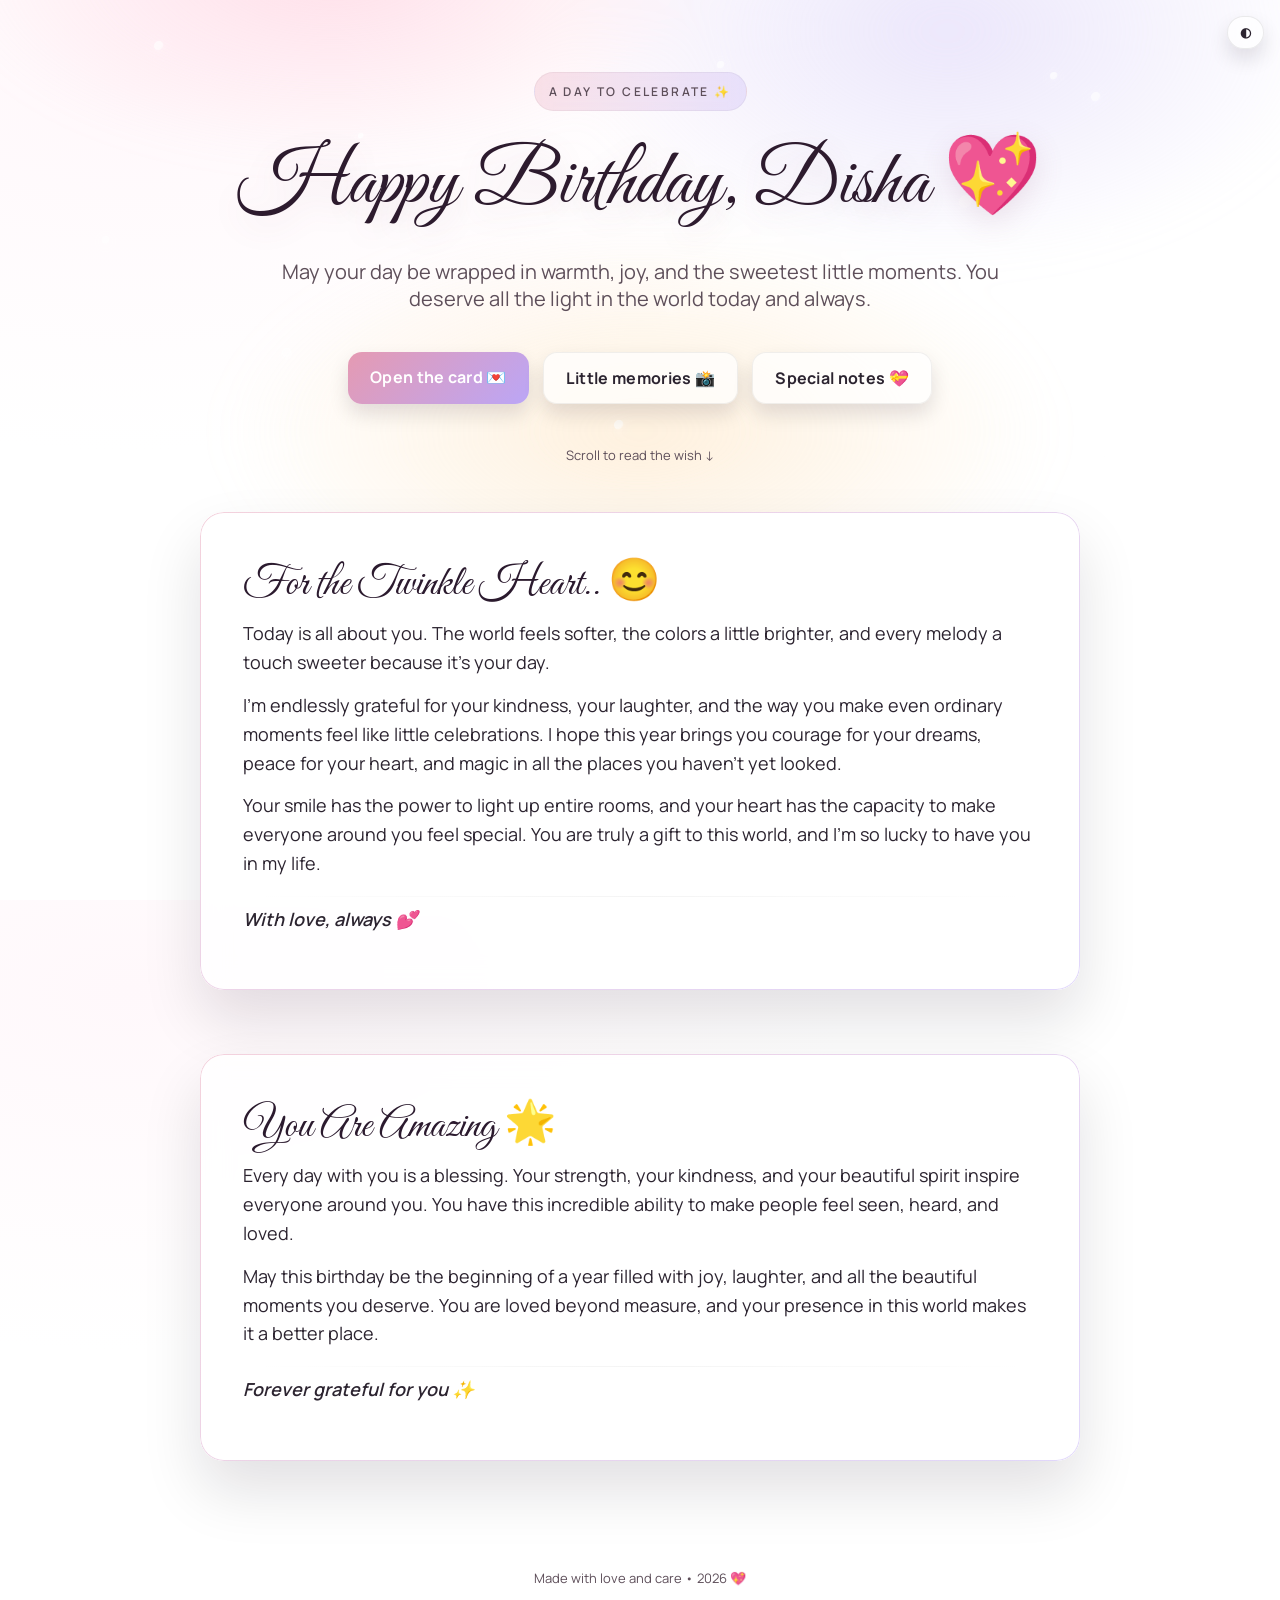
==== index.html @ 7c6a6729 "Add files via upload" ====
<!DOCTYPE html>
<html lang="en">
<head>
    <meta charset="UTF-8" />
    <meta name="viewport" content="width=device-width, initial-scale=1" />
    <meta name="theme-color" content="#f9e3ea" />
    <meta name="description" content="An elegant birthday card for someone truly special." />
    <meta name="keywords" content="birthday, card, celebration, love, memories" />
    <meta name="author" content="Made with love" />
    <link rel="icon" type="image/svg+xml" href="data:image/svg+xml,<svg xmlns='http://www.w3.org/2000/svg' viewBox='0 0 100 100'><text y='.9em' font-size='90'>💖</text></svg>" />
    <title>Happy Birthday — Disha</title>

    <link rel="preconnect" href="https://fonts.googleapis.com" />
    <link rel="preconnect" href="https://fonts.gstatic.com" crossorigin />
    <link href="https://fonts.googleapis.com/css2?family=Great+Vibes&family=Manrope:wght@300;400;600;800&display=swap" rel="stylesheet" />
    <link rel="stylesheet" href="assets/styles.css" />
</head>

<body>
    <div class="page-wrap">
      <header class="hero" id="top">
        <button class="theme-toggle" id="toggleTheme" aria-label="Toggle theme">◐</button>
        <div class="halo" aria-hidden="true"></div>

        <div class="sparkles" aria-hidden="true">
          <span style="top: 8%; left: 12%"></span>
          <span style="top: 18%; right: 14%"></span>
          <span style="top: 26%; left: 28%"></span>
          <span style="top: 38%; right: 24%"></span>
          <span style="top: 46%; left: 8%"></span>
          <span style="top: 56%; right: 6%"></span>
          <span style="top: 68%; left: 22%"></span>
          <span style="top: 72%; right: 18%"></span>
          <span style="top: 84%; left: 12%"></span>
          <span style="top: 12%; left: 56%"></span>
          <span style="top: 34%; left: 66%"></span>
          <span style="top: 58%; left: 52%"></span>
          <span style="top: 72%; left: 68%"></span>
          <span style="top: 82%; left: 48%"></span>
          <span style="top: 14%; left: 82%"></span>
          <span style="top: 44%; left: 86%"></span>
          <span style="top: 64%; left: 78%"></span>
          <span style="top: 88%; left: 86%"></span>
        </div>

        <div class="hero-inner">
          <div class="eyebrow">A day to celebrate ✨</div>
          <h1 class="title">Happy Birthday, <span class="name">Disha</span> 💖</h1>
          <p class="subtitle">May your day be wrapped in warmth, joy, and the sweetest little moments. You deserve all the light in the world today and always.</p>
          <div class="cta">
            <a class="btn btn-primary" href="#wishes" data-scroll>Open the card 💌</a>
            <a class="btn btn-secondary" href="pages/memories.html">Little memories 📸</a>
            <a class="btn btn-secondary" href="pages/notes.html">Special notes 💝</a>
          </div>
          <div class="scroll-hint">Scroll to read the wish ↓</div>
        </div>
      </header>

      <main>
        <section id="wishes" class="card" aria-label="Birthday wishes">
          <h2>For the Twinkle Heart.. 😊</h2>
          <p>
            Today is all about you. The world feels softer, the colors a little
            brighter, and every melody a touch sweeter because it's your day.
          </p>
          <p>
            I'm endlessly grateful for your kindness, your laughter, and the way
            you make even ordinary moments feel like little celebrations. I hope
            this year brings you courage for your dreams, peace for your heart,
            and magic in all the places you haven't yet looked.
          </p>
          <p>
            Your smile has the power to light up entire rooms, and your heart
            has the capacity to make everyone around you feel special. You are
            truly a gift to this world, and I'm so lucky to have you in my life.
          </p>
          <div class="divider" aria-hidden="true"></div>
          <p class="signature">With love, always 💕</p>
        </section>

        <section class="card" aria-label="Special message">
          <h2>You Are Amazing 🌟</h2>
          <p>
            Every day with you is a blessing. Your strength, your kindness, and
            your beautiful spirit inspire everyone around you. You have this
            incredible ability to make people feel seen, heard, and loved.
          </p>
          <p>
            May this birthday be the beginning of a year filled with joy,
            laughter, and all the beautiful moments you deserve. You are loved
            beyond measure, and your presence in this world makes it a better place.
          </p>
          <div class="divider" aria-hidden="true"></div>
          <p class="signature">Forever grateful for you ✨</p>
        </section>
      </main>

      <footer>
        Made with love and care • <span id="year"></span> 💖
      </footer>
    </div>

    <script>
      // Theme persistence + system preference
      (function() {
        const root = document.documentElement;
        const stored = localStorage.getItem('theme');
        const systemDark = window.matchMedia && window.matchMedia('(prefers-color-scheme: dark)').matches;
        const initial = stored || (systemDark ? 'dark' : 'light');
        if (initial === 'dark') root.setAttribute('data-theme', 'dark');
        const btn = document.getElementById('toggleTheme');
        if (btn) btn.addEventListener('click', () => {
          const isDark = root.getAttribute('data-theme') === 'dark';
          if (isDark) {
            root.removeAttribute('data-theme');
            localStorage.setItem('theme', 'light');
          } else {
            root.setAttribute('data-theme', 'dark');
            localStorage.setItem('theme', 'dark');
          }
        });
      })();

      const scrollLinks = document.querySelectorAll('[data-scroll]');
      for (const link of scrollLinks) {
        link.addEventListener('click', (event) => {
          const targetId = link.getAttribute('href');
          if (!targetId || !targetId.startsWith('#')) return;
          event.preventDefault();
          const target = document.querySelector(targetId);
          if (target) {
            target.scrollIntoView({ behavior: 'smooth', block: 'start' });
          }
        });
      }
      document.getElementById('year').textContent = new Date().getFullYear();

      // Add interactive hover effects
      document.querySelectorAll('.btn').forEach(btn => {
        btn.addEventListener('mouseenter', function() {
          this.style.transform = 'translateY(-5px) scale(1.05)';
        });
        
        btn.addEventListener('mouseleave', function() {
          this.style.transform = 'translateY(0) scale(1)';
        });
      });

      // Add confetti effect on page load
      function createConfetti() {
        const confetti = document.createElement('div');
        confetti.style.position = 'fixed';
        confetti.style.top = '-10px';
        confetti.style.left = Math.random() * window.innerWidth + 'px';
        confetti.style.width = '10px';
        confetti.style.height = '10px';
        confetti.style.backgroundColor = ['#f5afc2', '#c7b8ea', '#ffd3a3', '#a9e7da'][Math.floor(Math.random() * 4)];
        confetti.style.borderRadius = '50%';
        confetti.style.pointerEvents = 'none';
        confetti.style.zIndex = '1000';
        confetti.style.animation = 'confetti-fall 3s linear forwards';
        
        document.body.appendChild(confetti);
        
        setTimeout(() => {
          confetti.remove();
        }, 3000);
      }

      // Add confetti animation
      const style = document.createElement('style');
      style.textContent = `
        @keyframes confetti-fall {
          0% { transform: translateY(-10px) rotate(0deg); opacity: 1; }
          100% { transform: translateY(100vh) rotate(360deg); opacity: 0; }
        }
      `;
      document.head.appendChild(style);

      // Create confetti on page load
      setTimeout(() => {
        for (let i = 0; i < 50; i++) {
          setTimeout(() => createConfetti(), i * 100);
        }
      }, 1000);
    </script>
</body>
</html>
---- assets/styles.css ----
/* Global theme variables */
:root {
  --text: #2c2430;
  --muted: #5e4f5a;
  --white: #ffffff;
  --shadow: rgba(18, 8, 24, 0.12);
  --glass: rgba(255, 255, 255, 0.5);
  --glass-strong: rgba(255, 255, 255, 0.75);
  --accent-1: #f5afc2; /* blush */
  --accent-2: #c7b8ea; /* lilac */
  --btn-from: #e59ab2;
  --btn-to: #bba6f6;
  --card-bg: rgba(255, 255, 255, 0.8);
  --card-border: rgba(255, 255, 255, 0.3);
  --header-bg: rgba(255, 255, 255, 0.8);
  --header-border: rgba(0, 0, 0, 0.06);
}

/* Dark theme variables */
[data-theme="dark"] {
  --text: #f8f4ff;
  --muted: #e0d6f0;
  --glass: rgba(255, 255, 255, 0.14);
  --glass-strong: rgba(255, 255, 255, 0.20);
  --card-bg: rgba(30, 24, 36, 0.85);
  --card-border: rgba(255, 255, 255, 0.15);
  --header-bg: rgba(30, 24, 36, 0.9);
  --header-border: rgba(255, 255, 255, 0.12);
}

* { box-sizing: border-box; }
html, body { height: 100%; }
body {
  margin: 0;
  color: var(--text);
  font-family: Manrope, system-ui, -apple-system, Segoe UI, Roboto, Ubuntu, Cantarell, Noto Sans, Helvetica Neue, Arial, "Apple Color Emoji", "Segoe UI Emoji";
  -webkit-font-smoothing: antialiased;
  -moz-osx-font-smoothing: grayscale;
  background: radial-gradient(1200px 600px at 10% 10%, #fff8fb 0%, #fff 60%),
              radial-gradient(1000px 600px at 90% 0%, #fff5ec 0%, #fff 70%),
              radial-gradient(900px 700px at 0% 100%, #f8f2ff 0%, #fff 65%);
  transition: background 0.5s ease;
}

[data-theme="dark"] body {
  background:
    radial-gradient(1200px 600px at 10% 10%, #2a2233 0%, #1e1824 60%),
    radial-gradient(1000px 600px at 90% 0%, #241d2c 0%, #1e1824 70%),
    radial-gradient(900px 700px at 0% 100%, #2d2537 0%, #1e1824 65%);
}

a { text-decoration: none; color: var(--text); }

/* Home page styles */
.page-wrap {
  min-height: 100dvh;
  display: grid;
  grid-template-rows: 1fr auto;
}

header.hero {
  position: relative;
  display: grid;
  place-items: center;
  padding: 72px 20px 48px;
  overflow: hidden;
}

.halo {
  position: absolute;
  inset: -20% -10% -10% -10%;
  background:
    radial-gradient(600px 300px at 30% 10%, rgba(245, 175, 194, 0.35), transparent 65%),
    radial-gradient(600px 360px at 70% 20%, rgba(198, 184, 235, 0.35), transparent 65%),
    radial-gradient(700px 340px at 50% 80%, rgba(246, 210, 162, 0.33), transparent 60%);
  filter: blur(20px) saturate(120%);
  z-index: 0;
  animation: halo-float 8s ease-in-out infinite;
}

@keyframes halo-float {
  0%, 100% { transform: translateY(0px) scale(1); }
  50% { transform: translateY(-10px) scale(1.02); }
}

.hero-inner {
  position: relative;
  z-index: 1;
  max-width: 980px;
  width: 100%;
  display: grid;
  gap: 28px;
  justify-items: center;
  text-align: center;
}

.eyebrow {
  display: inline-block;
  letter-spacing: 0.2em;
  text-transform: uppercase;
  font-weight: 600;
  font-size: 12px;
  color: var(--muted);
  background: linear-gradient(90deg, rgba(229,154,178,0.25), rgba(187,166,246,0.25));
  padding: 10px 14px;
  border-radius: 999px;
  backdrop-filter: blur(8px);
  border: 1px solid rgba(0,0,0,0.04);
  animation: eyebrow-glow 3s ease-in-out infinite;
}

@keyframes eyebrow-glow {
  0%, 100% { box-shadow: 0 0 20px rgba(229,154,178,0.3); }
  50% { box-shadow: 0 0 30px rgba(187,166,246,0.4); }
}

h1.title {
  margin: 0;
  line-height: 1.05;
  font-size: clamp(42px, 6.2vw, 86px);
  font-weight: 400;
  font-family: "Great Vibes", cursive;
  color: #2d1b2e;
  text-shadow: 0 10px 30px rgba(140, 82, 115, 0.15);
  animation: title-float 6s ease-in-out infinite;
}

[data-theme="dark"] h1.title {
  color: #f8f4ff;
  text-shadow: 0 10px 30px rgba(245, 175, 194, 0.25);
}

@keyframes title-float {
  0%, 100% { transform: translateY(0px); }
  50% { transform: translateY(-5px); }
}

.subtitle {
  margin: 0;
  max-width: 720px;
  font-size: clamp(16px, 2.2vw, 20px);
  color: var(--muted);
  animation: subtitle-fade 2s ease-in-out;
}

@keyframes subtitle-fade {
  0% { opacity: 0; transform: translateY(20px); }
  100% { opacity: 1; transform: translateY(0); }
}

.cta {
  display: flex;
  flex-wrap: wrap;
  gap: 14px;
  justify-content: center;
  margin-top: 8px;
  animation: cta-slide 1.5s ease-out 0.5s both;
}

@keyframes cta-slide {
  0% { opacity: 0; transform: translateY(30px); }
  100% { opacity: 1; transform: translateY(0); }
}

.btn {
  --y: 0px;
  appearance: none;
  border: 0;
  cursor: pointer;
  padding: 14px 22px;
  border-radius: 14px;
  font-weight: 700;
  letter-spacing: 0.02em;
  transition: transform 200ms ease, box-shadow 200ms ease, background 200ms ease;
  transform: translateY(var(--y));
  box-shadow: 0 10px 20px var(--shadow);
  position: relative;
  overflow: hidden;
}

.btn::before {
  content: '';
  position: absolute;
  top: 0;
  left: -100%;
  width: 100%;
  height: 100%;
  background: linear-gradient(90deg, transparent, rgba(255,255,255,0.2), transparent);
  transition: left 0.5s;
}

.btn:hover::before {
  left: 100%;
}

.btn-primary {
  color: var(--white);
  background: linear-gradient(135deg, var(--btn-from), var(--btn-to));
}

.btn-secondary {
  color: var(--text);
  background: rgba(255,255,255,0.7);
  border: 1px solid rgba(0,0,0,0.06);
  backdrop-filter: blur(8px);
}

[data-theme="dark"] .btn-secondary {
  background: rgba(255,255,255,0.15);
  border: 1px solid rgba(255,255,255,0.2);
  color: var(--text);
}

.btn:where(:hover, :focus-visible) { 
  --y: -3px; 
  box-shadow: 0 15px 30px var(--shadow);
}

.sparkles { position: absolute; inset: 0; pointer-events: none; z-index: 0; }
.sparkles span {
  position: absolute;
  width: 10px;
  height: 10px;
  background: radial-gradient(circle at 30% 30%, #fff 0%, #fff 45%, rgba(255,255,255,0.7) 60%, transparent 70%);
  border-radius: 50%;
  opacity: 0.65;
  filter: drop-shadow(0 2px 6px rgba(255,255,255,0.6));
  animation: float 14s linear infinite, twinkle 3.2s ease-in-out infinite;
}
.sparkles span:nth-child(3n) { width: 6px; height: 6px; animation-duration: 12s, 2.6s; opacity: 0.8; }
.sparkles span:nth-child(4n) { width: 14px; height: 14px; animation-duration: 16s, 3.8s; opacity: 0.5; }
.sparkles span:nth-child(5n) { width: 8px; height: 8px; animation-duration: 18s, 3.1s; opacity: 0.7; }

@keyframes float {
  0% { transform: translateY(10px) rotate(0deg); }
  50% { transform: translateY(-6px) rotate(180deg); }
  100% { transform: translateY(10px) rotate(360deg); }
}
@keyframes twinkle {
  0%, 100% { opacity: 0.55; transform: scale(1); }
  40% { opacity: 0.95; transform: scale(1.05); }
  70% { opacity: 0.7; }
}

main {
  display: grid;
  gap: 64px;
  padding: 0 20px 72px;
  place-items: center;
}

.card {
  position: relative;
  max-width: 880px;
  width: 100%;
  padding: clamp(22px, 4vw, 42px);
  border-radius: 24px;
  background: var(--card-bg);
  border: 1px solid var(--card-border);
  box-shadow: 0 30px 60px var(--shadow);
  backdrop-filter: blur(14px) saturate(120%);
  transition: all 0.3s ease;
  animation: card-float 8s ease-in-out infinite;
}

@keyframes card-float {
  0%, 100% { transform: translateY(0px); }
  50% { transform: translateY(-5px); }
}

.card:hover {
  transform: translateY(-8px);
  box-shadow: 0 40px 80px var(--shadow);
}

.card::before {
  content: "";
  position: absolute;
  inset: -1px;
  border-radius: inherit;
  padding: 1px;
  background: linear-gradient(135deg, rgba(229,154,178,0.45), rgba(187,166,246,0.45));
  mask: linear-gradient(#000 0 0) content-box, linear-gradient(#000 0 0);
  -webkit-mask: linear-gradient(#000 0 0) content-box, linear-gradient(#000 0 0);
  -webkit-mask-composite: xor;
          mask-composite: exclude;
  pointer-events: none;
}

.card h2 {
  margin: 0 0 8px;
  font-family: "Great Vibes", cursive;
  font-weight: 400;
  font-size: clamp(28px, 4.2vw, 42px);
  color: #2b1a2e;
  animation: title-glow 4s ease-in-out infinite;
}

[data-theme="dark"] .card h2 {
  color: #f8f4ff;
}

@keyframes title-glow {
  0%, 100% { text-shadow: 0 0 20px rgba(245, 175, 194, 0.3); }
  50% { text-shadow: 0 0 30px rgba(199, 184, 234, 0.4); }
}

.card p {
  margin: 0 0 14px;
  font-size: clamp(16px, 2.2vw, 18px);
  color: var(--text);
  line-height: 1.6;
}

.signature {
  margin-top: 10px;
  color: var(--muted);
  font-weight: 600;
  font-style: italic;
}

.divider {
  height: 1px;
  width: 100%;
  background: linear-gradient(90deg, rgba(0,0,0,0), rgba(0,0,0,0.15), rgba(0,0,0,0));
  margin: 18px 0 8px;
  opacity: 0.3;
}

[data-theme="dark"] .divider {
  background: linear-gradient(90deg, rgba(255,255,255,0), rgba(255,255,255,0.2), rgba(255,255,255,0));
}

.scroll-hint {
  margin-top: 10px;
  color: var(--muted);
  font-size: 13px;
  animation: scroll-bounce 2s ease-in-out infinite;
}

@keyframes scroll-bounce {
  0%, 100% { transform: translateY(0px); }
  50% { transform: translateY(-3px); }
}

footer {
  padding: 36px 20px 42px;
  text-align: center;
  color: var(--muted);
  font-size: 13px;
}

.hidden { display: none; }

/* Responsive refinements */
@media (min-width: 900px) {
  .hero-inner { gap: 32px; }
  .subtitle { font-size: 20px; }
}

/* Memories page styles (scoped) */
body.memories header {
  position: fixed;
  top: 0; left: 0; right: 0;
  display: flex;
  align-items: center;
  justify-content: space-between;
  padding: 14px 18px;
  z-index: 5;
  mix-blend-mode: normal;
  background: var(--header-bg);
  backdrop-filter: blur(12px);
  border-bottom: 1px solid var(--header-border);
  box-shadow: 0 4px 20px rgba(0, 0, 0, 0.1);
}

body.memories .brand {
  display: inline-flex;
  gap: 10px;
  align-items: center;
  background: rgba(255,255,255,0.6);
  padding: 10px 14px;
  border-radius: 999px;
  border: 1px solid rgba(0,0,0,0.06);
  backdrop-filter: blur(10px);
  box-shadow: 0 10px 20px var(--shadow);
  transition: all 0.3s ease;
}

[data-theme="dark"] body.memories .brand {
  background: rgba(255,255,255,0.15);
  border: 1px solid rgba(255,255,255,0.2);
}

body.memories .brand:hover {
  transform: translateY(-2px);
  box-shadow: 0 15px 30px var(--shadow);
}

body.memories .brand .logo {
  font-family: "Great Vibes", cursive;
  font-size: 20px;
}
body.memories .brand small { color: var(--muted); font-weight: 700; letter-spacing: 0.06em; text-transform: uppercase; }

body.memories .back {
  appearance: none; border: 0; cursor: pointer;
  padding: 10px 14px;
  border-radius: 12px; font-weight: 700;
  background: rgba(255,255,255,0.7);
  border: 1px solid rgba(0,0,0,0.06); backdrop-filter: blur(8px);
  box-shadow: 0 10px 20px var(--shadow);
  color: var(--text);
  transition: all 0.3s ease;
}

[data-theme="dark"] body.memories .back {
  background: rgba(255,255,255,0.15);
  border: 1px solid rgba(255,255,255,0.2);
}

body.memories .back:hover {
  transform: translateY(-2px);
  box-shadow: 0 15px 30px var(--shadow);
}

body.memories .gallery {
  height: 100dvh;
  scroll-snap-type: y mandatory;
  overflow-y: auto;
  scroll-behavior: smooth;
}

body.memories .slide {
  position: relative;
  height: 100dvh;
  scroll-snap-align: start;
  display: grid;
  place-items: center;
  padding: clamp(16px, 3vw, 28px);
  isolation: isolate;
}

body.memories .frame {
  position: relative;
  width: max(500px);
  height: max(500px);
  border-radius: 24px;
  overflow: hidden;
  box-shadow: 0 30px 60px var(--shadow);
  transform-origin: center;
  transition: transform 900ms cubic-bezier(.2,.8,.2,1), filter 900ms ease;
  animation: frame-float 10s ease-in-out infinite;
}

@keyframes frame-float {
  0%, 100% { transform: translateY(0px) scale(1); }
  50% { transform: translateY(-8px) scale(1.02); }
}

/* Default: images are gently zoomed-in */
body.memories .frame img {
  position: absolute; inset: 0; width: 100%; height: 100%; object-fit: cover;
  object-position: center;
  transform: scale(1.0);
  transition: transform 900ms cubic-bezier(.2,.8,.2,1), filter 900ms ease, opacity 900ms ease;
  filter: saturate(110%) contrast(102%);
}

/* Active slide: zoom out to fit properly */
body.memories .slide.is-active .frame img { transform: scale(0.98); }
body.memories .slide.is-active .frame { 
  transform: scale(1.02); 
  filter: drop-shadow(0 10px 30px rgba(0,0,0,0.08));
  animation: active-frame 8s ease-in-out infinite;
}

@keyframes active-frame {
  0%, 100% { transform: scale(1.02) translateY(0px); }
  50% { transform: scale(1.03) translateY(-5px); }
}

body.memories .caption {
  position: absolute; left: 50%; bottom: 16px; transform: translateX(-50%);
  width: calc(100% - 24px);
  max-width: 760px;
  padding: 14px 18px;
  border-radius: 16px;
  background: rgba(255,255,255,0.7);
  border: 1px solid rgba(0,0,0,0.06);
  backdrop-filter: blur(8px);
  text-align: center;
  color: var(--text);
  box-shadow: 0 14px 30px var(--shadow);
  transition: all 0.3s ease;
  animation: caption-slide 0.8s ease-out;
}

[data-theme="dark"] body.memories .caption {
  background: rgba(255,255,255,0.15);
  border: 1px solid rgba(255,255,255,0.2);
}

@keyframes caption-slide {
  0% { opacity: 0; transform: translateX(-50%) translateY(20px); }
  100% { opacity: 1; transform: translateX(-50%) translateY(0); }
}

body.memories .caption:hover {
  transform: translateX(-50%) translateY(-2px);
  box-shadow: 0 20px 40px var(--shadow);
}

body.memories .caption h3 { 
  margin: 0 0 6px; 
  font-family: "Great Vibes", cursive; 
  font-weight: 400; 
  font-size: clamp(24px, 4vw, 36px);
  animation: caption-title 3s ease-in-out infinite;
}

@keyframes caption-title {
  0%, 100% { text-shadow: 0 0 10px rgba(245, 175, 194, 0.3); }
  50% { text-shadow: 0 0 15px rgba(199, 184, 234, 0.4); }
}

body.memories .caption p { 
  margin: 0; 
  color: var(--muted); 
  font-size: clamp(14px, 2.4vw, 16px);
  line-height: 1.5;
}

body.memories .dots {
  position: fixed;
  right: 16px; top: 50%; transform: translateY(-50%);
  display: flex; flex-direction: column; gap: 10px;
  z-index: 4;
}
body.memories .dot {
  width: 10px; height: 10px; border-radius: 999px;
  background: rgba(0,0,0,0.12);
  transition: transform 300ms ease, background 300ms ease;
  cursor: pointer;
}

[data-theme="dark"] body.memories .dot { background: rgba(255,255,255,0.22); }

body.memories .dot:hover {
  transform: scale(1.3);
  background: rgba(245, 175, 194, 0.4);
}

body.memories .dot.active { 
  background: linear-gradient(135deg, var(--accent-1), var(--accent-2)); 
  transform: scale(1.2);
  box-shadow: 0 0 10px rgba(245, 175, 194, 0.5);
  animation: dot-pulse 2s ease-in-out infinite;
}

@keyframes dot-pulse {
  0%, 100% { box-shadow: 0 0 10px rgba(245, 175, 194, 0.5); }
  50% { box-shadow: 0 0 20px rgba(245, 175, 194, 0.8); }
}

body.memories .gradient-bg {
  position: absolute; inset: -10% -10% -10% -10%; z-index: -1;
  background:
    radial-gradient(800px 320px at 20% 0%, rgba(245, 175, 194, 0.30), transparent 60%),
    radial-gradient(600px 360px at 80% 10%, rgba(198, 184, 235, 0.30), transparent 60%),
    radial-gradient(700px 380px at 50% 80%, rgba(255, 212, 188, 0.28), transparent 60%);
  filter: blur(20px) saturate(120%);
  animation: gradient-shift 15s ease-in-out infinite;
}

@keyframes gradient-shift {
  0%, 100% { transform: scale(1) rotate(0deg); }
  50% { transform: scale(1.1) rotate(2deg); }
}

/* DNA decorative animation (memories page) */
body.memories .dna {
  position: fixed;
  left: clamp(6px, 2vw, 24px);
  top: 50%;
  transform: translateY(-50%);
  height: 90vh;
  width: clamp(80px, 12vw, 120px);
  display: grid;
  grid-auto-rows: 18px;
  gap: 14px;
  pointer-events: none;
  z-index: 0;
  opacity: 0.55;
  transition: filter 400ms ease, opacity 400ms ease;
}

body.memories .dna-row {
  position: relative;
  height: 18px;
}

body.memories .dna-dot {
  position: absolute;
  top: 50%; left: 50%;
  width: 10px; height: 10px;
  border-radius: 999px;
  transform: translate(-20px, -50%);
  background: radial-gradient(circle at 30% 30%, #fff 0%, #fff 45%, rgba(255,255,255,0.8) 55%, transparent 70%), linear-gradient(135deg, var(--dna-a, var(--accent-1)), #ffffff);
  box-shadow: 0 2px 8px rgba(255, 255, 255, 0.4);
  animation: helix-dot 3.4s ease-in-out infinite;
  animation-delay: calc(var(--i) * 0.12s);
}

body.memories .dna-dot.b {
  background: radial-gradient(circle at 30% 30%, #fff 0%, #fff 45%, rgba(255,255,255,0.8) 55%, transparent 70%), linear-gradient(135deg, var(--dna-b, var(--accent-2)), #ffffff);
  animation-direction: reverse;
}

body.memories .dna-rail {
  position: absolute;
  top: 50%; left: 50%;
  width: 80px; height: 2px;
  background: linear-gradient(90deg, rgba(0,0,0,0), rgba(0,0,0,0.18), rgba(0,0,0,0));
  border-radius: 2px;
  transform: translate(-50%, -50%) scaleX(0.4);
  transform-origin: center;
  animation: helix-rail 3.4s ease-in-out infinite;
  animation-delay: calc(var(--i) * 0.12s);
}

[data-theme="dark"] body.memories .dna-rail {
  background: linear-gradient(90deg, rgba(255,255,255,0), rgba(255,255,255,0.2), rgba(255,255,255,0));
}

@keyframes helix-dot {
  0%   { transform: translate(-20px, -50%) scale(0.95); opacity: 0.9; filter: brightness(1); }
  25%  { transform: translate(0px, -50%)  scale(1.05); opacity: 1;   filter: brightness(1.05); }
  50%  { transform: translate(20px, -50%) scale(0.95); opacity: 0.85; filter: brightness(0.98); }
  75%  { transform: translate(0px, -50%)  scale(1.05); opacity: 1;   filter: brightness(1.05); }
  100% { transform: translate(-20px, -50%) scale(0.95); opacity: 0.9; filter: brightness(1); }
}

@keyframes helix-rail {
  0%   { transform: translate(-50%, -50%) scaleX(0.3); opacity: 0.45; }
  25%  { transform: translate(-50%, -50%) scaleX(0.8); opacity: 0.75; }
  50%  { transform: translate(-50%, -50%) scaleX(1.0); opacity: 0.9; }
  75%  { transform: translate(-50%, -50%) scaleX(0.8); opacity: 0.75; }
  100% { transform: translate(-50%, -50%) scaleX(0.3); opacity: 0.45; }
}

@media (max-width: 900px) {
  body.memories .dna { opacity: 0.35; width: clamp(60px, 10vw, 90px); }
}
@media (max-width: 640px) {
  body.memories .dna { display: none; }
}

@media (prefers-reduced-motion: reduce) {
  body.memories .dna-dot,
  body.memories .dna-rail { animation: none; }
}

/* Accessibility helpers */
.sr-only { position: absolute; width: 1px; height: 1px; padding: 0; margin: -1px; overflow: hidden; clip: rect(0, 0, 1px, 1px); white-space: nowrap; border: 0; }

@media (max-width: 520px) {
  body.memories .frame { 
    height: 45vh; 
    width: 90vw;
  }
}

/* Ensure images fit properly in all screen sizes */
@media (max-width: 768px) {
  body.memories .frame {
    width: 92vw;
    height: 50vh;
  }
}

/* Better image display for different aspect ratios */
body.memories .frame img {
  object-fit: cover;
  object-position: center;
}

/* Theme toggle button */
.theme-toggle {
  appearance: none;
  border: 1px solid rgba(0,0,0,0.08);
  background: rgba(255,255,255,0.7);
  color: var(--text);
  padding: 8px 12px;
  border-radius: 999px;
  font-weight: 700;
  cursor: pointer;
  backdrop-filter: blur(8px);
  box-shadow: 0 10px 20px var(--shadow);
  transition: all 0.3s ease;
}

[data-theme="dark"] .theme-toggle { 
  border-color: rgba(255,255,255,0.18); 
  background: rgba(255,255,255,0.12); 
}

.theme-toggle:hover {
  transform: translateY(-2px) rotate(180deg);
  box-shadow: 0 15px 30px var(--shadow);
}

header.hero .theme-toggle { position: absolute; top: 16px; right: 16px; z-index: 3; }
body.memories header .theme-toggle { margin-left: 10px; }

/* Notes page styles */
body.notes {
  overflow-x: hidden;
  background: radial-gradient(1200px 600px at 10% 10%, #fff8fb 0%, #fff 60%),
              radial-gradient(1000px 600px at 90% 0%, #fff5ec 0%, #fff 70%),
              radial-gradient(900px 700px at 0% 100%, #f8f2ff 0%, #fff 65%);
  transition: background 0.5s ease;
}

[data-theme="dark"] body.notes {
  background:
    radial-gradient(1200px 600px at 10% 10%, #2a2233 0%, #1e1824 60%),
    radial-gradient(1000px 600px at 90% 0%, #241d2c 0%, #1e1824 70%),
    radial-gradient(900px 700px at 0% 100%, #2d2537 0%, #1e1824 65%);
}

body.notes header {
  position: fixed;
  top: 0; left: 0; right: 0;
  z-index: 10;
  display: flex;
  align-items: center;
  justify-content: space-between;
  padding: 16px 20px;
  background: var(--header-bg);
  backdrop-filter: blur(12px);
  border-bottom: 1px solid var(--header-border);
  box-shadow: 0 4px 20px rgba(0, 0, 0, 0.08);
}

body.notes .brand {
  display: flex;
  flex-direction: column;
  gap: 2px;
  transition: all 0.3s ease;
}

body.notes .brand:hover {
  transform: translateY(-2px);
}

body.notes .logo {
  font-family: 'Great Vibes', cursive;
  font-size: 24px;
  font-weight: 400;
  color: var(--text);
  line-height: 1;
  animation: logo-glow 4s ease-in-out infinite;
}

@keyframes logo-glow {
  0%, 100% { text-shadow: 0 0 10px rgba(245, 175, 194, 0.3); }
  50% { text-shadow: 0 0 15px rgba(199, 184, 234, 0.4); }
}

body.notes .brand small {
  font-size: 11px;
  color: var(--muted);
  font-weight: 500;
  letter-spacing: 0.5px;
}

body.notes header > div:last-child {
  display: flex;
  align-items: center;
  gap: 8px;
}

body.notes .back {
  appearance: none;
  border: 1px solid rgba(0, 0, 0, 0.08);
  background: rgba(255, 255, 255, 0.7);
  color: var(--text);
  padding: 8px 12px;
  border-radius: 999px;
  font-weight: 600;
  cursor: pointer;
  backdrop-filter: blur(8px);
  box-shadow: 0 4px 12px var(--shadow);
  transition: all 0.2s ease;
}

[data-theme="dark"] body.notes .back {
  border-color: rgba(255, 255, 255, 0.18);
  background: rgba(255, 255, 255, 0.12);
}

body.notes .back:hover {
  transform: translateY(-1px);
  box-shadow: 0 6px 16px var(--shadow);
}

body.notes .dots {
  position: fixed;
  right: 20px;
  top: 50%;
  transform: translateY(-50%);
  z-index: 10;
  display: flex;
  flex-direction: column;
  gap: 12px;
}

body.notes .dot {
  appearance: none;
  width: 12px;
  height: 12px;
  border-radius: 999px;
  border: 2px solid rgba(0, 0, 0, 0.1);
  background: rgba(255, 255, 255, 0.6);
  cursor: pointer;
  transition: all 0.3s ease;
  backdrop-filter: blur(4px);
}

[data-theme="dark"] body.notes .dot {
  border-color: rgba(255, 255, 255, 0.2);
  background: rgba(255, 255, 255, 0.1);
}

body.notes .dot:hover {
  transform: scale(1.2);
  background: rgba(255, 255, 255, 0.8);
}

body.notes .dot.active {
  background: var(--accent-1);
  border-color: var(--accent-1);
  transform: scale(1.3);
  box-shadow: 0 0 0 4px rgba(245, 175, 194, 0.3);
  animation: notes-dot-pulse 2s ease-in-out infinite;
}

@keyframes notes-dot-pulse {
  0%, 100% { box-shadow: 0 0 0 4px rgba(245, 175, 194, 0.3); }
  50% { box-shadow: 0 0 0 8px rgba(245, 175, 194, 0.5); }
}

body.notes .notes-gallery {
  padding-top: 80px;
  min-height: 100vh;
  display: flex;
  flex-direction: column;
  gap: 0;
}

body.notes .note-slide {
  min-height: 100vh;
  display: flex;
  align-items: center;
  justify-content: center;
  padding: 40px 20px;
  position: relative;
  scroll-snap-align: start;
}

body.notes .gradient-bg {
  position: absolute;
  inset: 0;
  background: radial-gradient(600px 400px at 30% 20%, rgba(245, 175, 194, 0.15), transparent 60%),
              radial-gradient(600px 400px at 70% 80%, rgba(199, 184, 234, 0.15), transparent 60%);
  opacity: 0;
  transition: opacity 0.6s ease;
}

body.notes .note-slide.is-active .gradient-bg {
  opacity: 1;
}

body.notes .note-frame {
  position: relative;
  z-index: 1;
  max-width: 600px;
  width: 100%;
  background: var(--card-bg);
  backdrop-filter: blur(16px);
  border-radius: 24px;
  padding: 40px;
  box-shadow: 0 20px 40px rgba(0, 0, 0, 0.1);
  border: 1px solid var(--card-border);
  transform: scale(0.95);
  opacity: 0.7;
  transition: all 0.6s ease;
}

body.notes .note-slide.is-active .note-frame {
  transform: scale(1);
  opacity: 1;
  animation: note-frame-float 8s ease-in-out infinite;
}

@keyframes note-frame-float {
  0%, 100% { transform: scale(1) translateY(0px); }
  50% { transform: scale(1.02) translateY(-5px); }
}

body.notes .note-content h3 {
  margin: 0 0 8px 0;
  font-size: 28px;
  font-weight: 600;
  color: var(--text);
  line-height: 1.2;
  animation: note-title-glow 4s ease-in-out infinite;
}

@keyframes note-title-glow {
  0%, 100% { text-shadow: 0 0 10px rgba(245, 175, 194, 0.3); }
  50% { text-shadow: 0 0 15px rgba(199, 184, 234, 0.4); }
}

body.notes .note-date {
  font-size: 14px;
  color: var(--muted);
  font-weight: 500;
  margin-bottom: 24px;
  letter-spacing: 0.5px;
}

body.notes .note-content p {
  margin: 0 0 20px 0;
  font-size: 16px;
  line-height: 1.7;
  color: var(--text);
  font-weight: 400;
}

body.notes .note-content p:last-child {
  margin-bottom: 0;
}

/* DNA animation for notes page */
body.notes .dna {
  position: fixed;
  left: 20px;
  top: 50%;
  transform: translateY(-50%);
  height: 90vh;
  width: clamp(80px, 12vw, 120px);
  display: grid;
  grid-auto-rows: 18px;
  gap: 14px;
  pointer-events: none;
  z-index: 0;
  opacity: 0.55;
  transition: filter 400ms ease, opacity 400ms ease;
}

body.notes .dna-row {
  position: relative;
  height: 18px;
}

body.notes .dna-dot {
  position: absolute;
  top: 50%; left: 50%;
  width: 10px; height: 10px;
  border-radius: 999px;
  transform: translate(-20px, -50%);
  background: radial-gradient(circle at 30% 30%, #fff 0%, #fff 45%, rgba(255,255,255,0.8) 55%, transparent 70%), linear-gradient(135deg, var(--dna-a, var(--accent-1)), #ffffff);
  box-shadow: 0 2px 8px rgba(255, 255, 255, 0.4);
  animation: helix-dot 3.4s ease-in-out infinite;
  animation-delay: calc(var(--i) * 0.12s);
}

body.notes .dna-dot.b {
  background: radial-gradient(circle at 30% 30%, #fff 0%, #fff 45%, rgba(255,255,255,0.8) 55%, transparent 70%), linear-gradient(135deg, var(--dna-b, var(--accent-2)), #ffffff);
  animation-direction: reverse;
}

body.notes .dna-rail {
  position: absolute;
  top: 50%; left: 50%;
  width: 80px; height: 2px;
  background: linear-gradient(90deg, rgba(0,0,0,0), rgba(0,0,0,0.18), rgba(0,0,0,0));
  border-radius: 2px;
  transform: translate(-50%, -50%) scaleX(0.4);
  transform-origin: center;
  animation: helix-rail 3.4s ease-in-out infinite;
  animation-delay: calc(var(--i) * 0.12s);
}

[data-theme="dark"] body.notes .dna-rail {
  background: linear-gradient(90deg, rgba(255,255,255,0), rgba(255,255,255,0.2), rgba(255,255,255,0));
}

/* Responsive design for notes page */
@media (max-width: 900px) {
  body.notes .dna { opacity: 0.35; width: clamp(60px, 10vw, 90px); }
  body.notes .note-frame { padding: 32px; }
}

@media (max-width: 640px) {
  body.notes .dna { display: none; }
  body.notes .dots { right: 12px; }
  body.notes .note-frame { padding: 24px; margin: 0 12px; }
  body.notes .note-content h3 { font-size: 24px; }
  body.notes .note-content p { font-size: 15px; }
}

@media (prefers-reduced-motion: reduce) {
  body.notes .dna-dot,
  body.notes .dna-rail { animation: none; }
}
.img1{
    object-fit: cover;
  object-position: center;
  width: auto;
  height: 250px;
}
.img2{
    object-fit: cover;
  object-position: center;
  width: 100%;
    height: 250px;
}
.img3{
    object-fit: cover;
  object-position: center;
  width: auto;
  height: 250px;    
}
.img4{
    object-fit: cover;
  object-position: center;
  width: 100%;
  height: auto;
}
.img5{
    object-fit: cover;
  object-position: center;
  width: 100%;
  height: auto;
}
.img6{
    object-fit: cover;
  object-position: center;
  width: 100%;
  height: auto;
}
.img7{
    object-fit: cover;
  object-position: center;
  width: auto;
  height: auto;
}
.img8{
    object-fit: cover;
  object-position: center;
  width: 100%;
  height: 250px;
}
.img9{
    object-fit: cover;
  object-position: center;
  width: 100%;
  height: auto;
  rotate: -90deg;
}
.img10{
    object-fit: cover;
  object-position: center;
  width: auto;
  height: 250px;
}
.img11{
    object-fit: cover;
  object-position: center;
  width: 100%;
  height: auto;
}
.img12{
    object-fit: cover;
  object-position: center;
  width: 100%;
  height: auto;
}
.img13{
    object-fit: cover;
  object-position: center;
  width: auto;
  height: auto;
}
.img14{
    object-fit: cover;
  object-position: center;
  width: 100%;
  height: 100%;
}
.img15{
    object-fit: cover;
  object-position: center;
  width: 100%;
  height: auto;
}
.img16{
    object-fit: cover;
  object-position: center;
  width: 100%;
  height: auto;
}
.img17{
    object-fit: cover;
  object-position: center;
  width: 100%;
  height: auto;
}
.img18{
    object-fit: cover;
  object-position: center;
  width: 100%;
  height: auto;
}
.img19{
    object-fit: cover;
  object-position: center;
  width: auto;
  height: auto;
}
.img20{
    object-fit: cover;
  object-position: center;
  width: 100%;
  height: 100%;
}
.img21{
    object-fit: cover;
  object-position: center;
  width: 100%;
  height: auto;
}
.img22{
    object-fit: cover;
  object-position: center;
  width: 100%;
  height: auto;
}
.img23{
    object-fit: cover;
  object-position: center;
  width: 100%;
  height: auto;
}
.img24{
    object-fit: cover;
  object-position: center;
  width: 100%;
  height: auto;
}
.img25{
    object-fit: cover;
  object-position: center;
  width: auto;
  height: auto;
}
.img26{
    object-fit: cover;
  object-position: center;
  width: 100%;
  height: 100%;
}
.img27{
    object-fit: cover;
  object-position: center;
  width: auto;
  height: 80%;
}
.img28{
    object-fit: cover;
  object-position: center;
  width: 100%;
  height: auto;
}
.img29{
    object-fit: cover;
  object-position: center;
  width: 100%;
  height: auto;
  rotate: -90deg;
}
.img30{
    object-fit: cover;
  object-position: center;
  width: 100%;
  height: auto;
}
.img31{
    object-fit: cover;
  object-position: center;
  width: 100%;
  height: auto;
}
.img32{
    object-fit: cover;
  object-position: center;
  width: 100%;
  height: 100%;
}
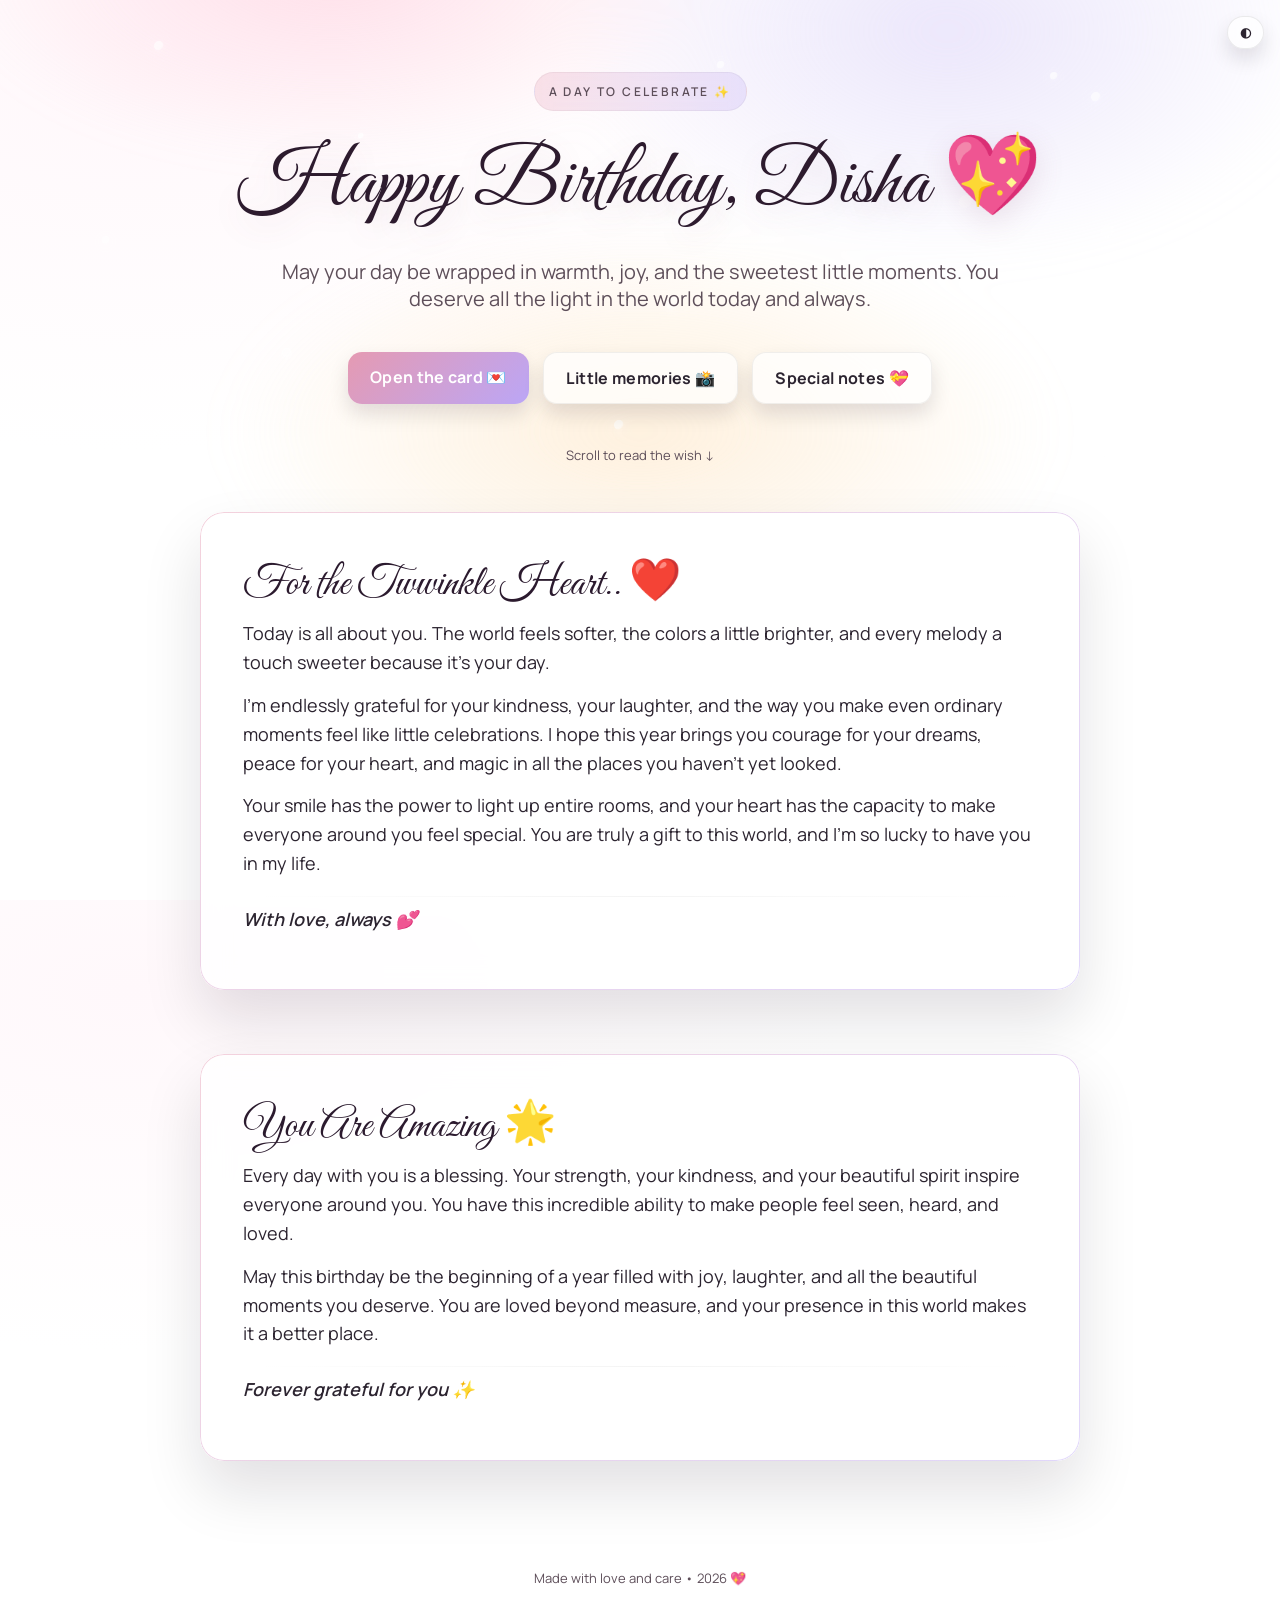
==== commit ca4bb6ff: "index.html" ====
--- a/index.html
+++ b/index.html
@@ -58,7 +58,7 @@
 
       <main>
         <section id="wishes" class="card" aria-label="Birthday wishes">
-          <h2>For the Twinkle Heart.. 😊</h2>
+          <h2>For the Twwinkle Heart.. ❤️</h2>
           <p>
             Today is all about you. The world feels softer, the colors a little
             brighter, and every melody a touch sweeter because it's your day.
@@ -186,3 +186,4 @@
     </script>
 </body>
 </html>
+
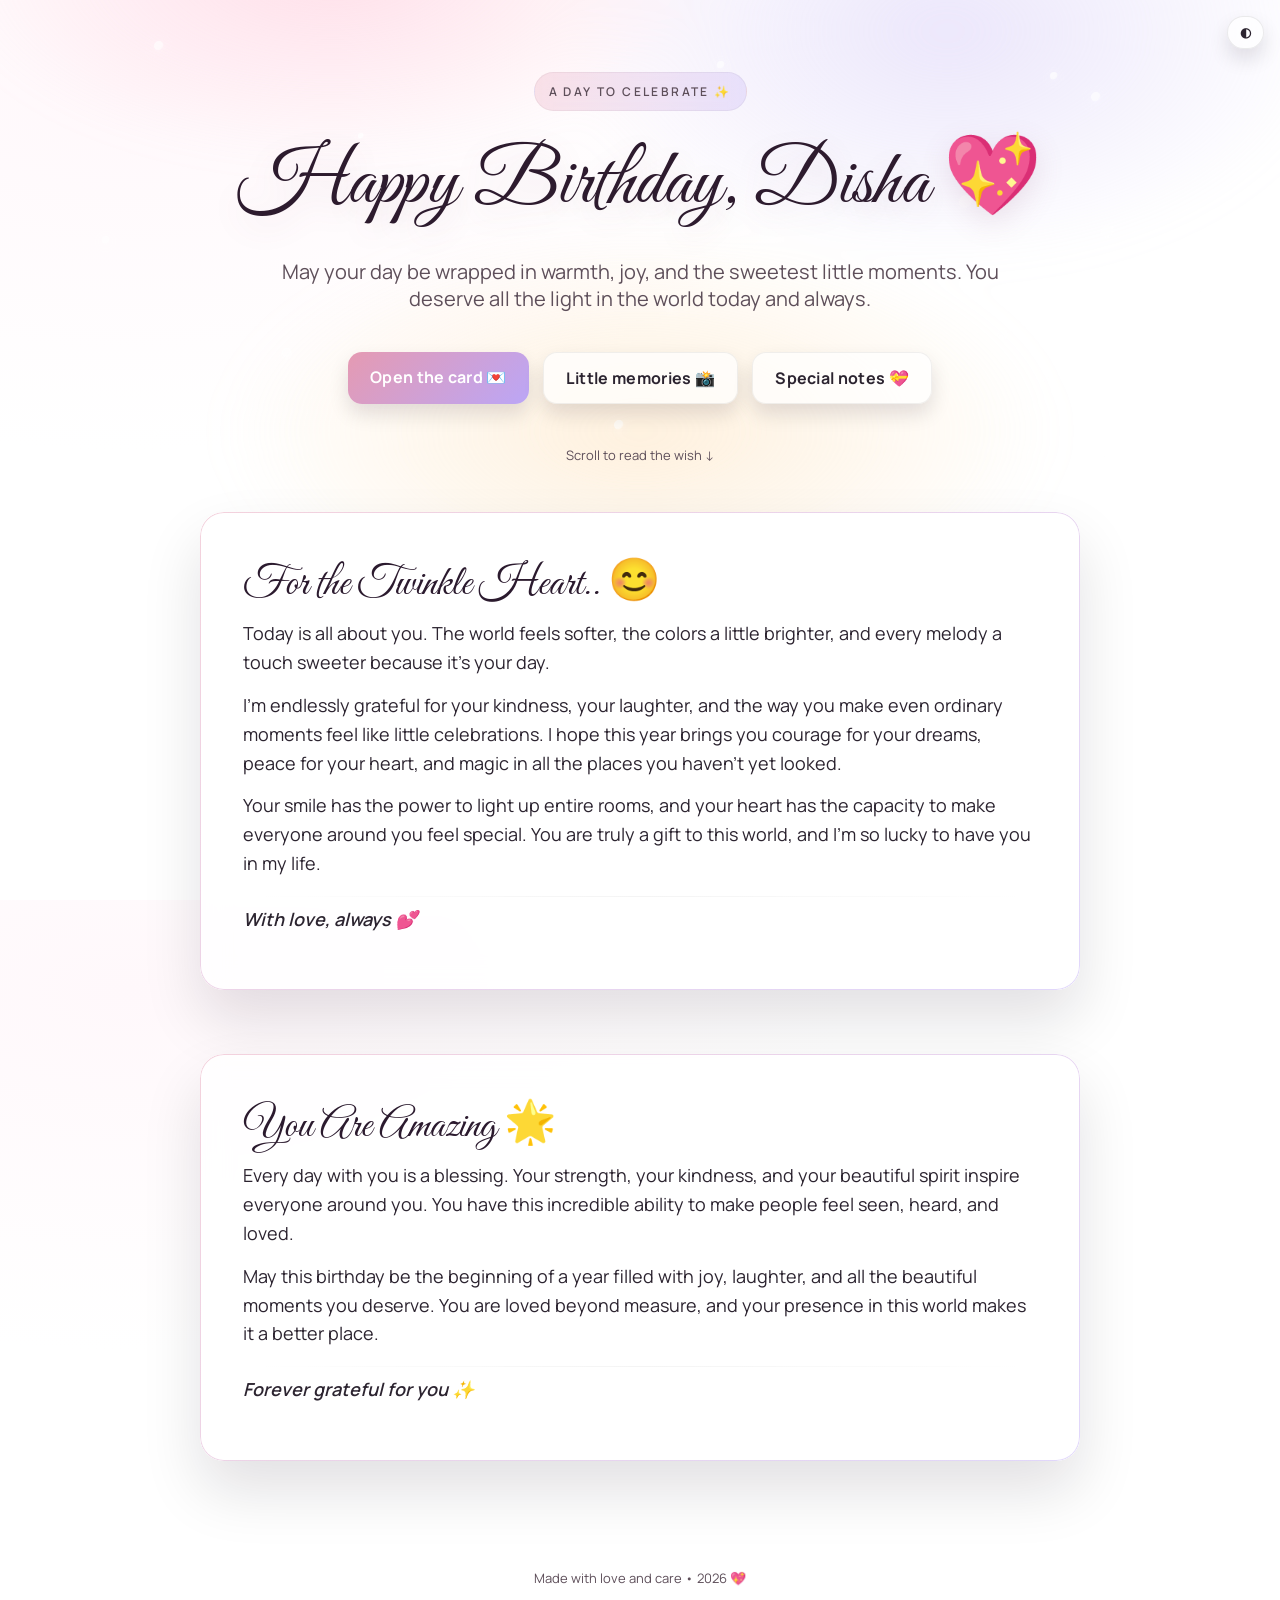
==== commit 0f7713c4: "index.html" ====
--- a/index.html
+++ b/index.html
@@ -58,7 +58,7 @@
 
       <main>
         <section id="wishes" class="card" aria-label="Birthday wishes">
-          <h2>For the Twwinkle Heart.. ❤️</h2>
+          <h2>For the Twinkle Heart.. 😊</h2>
           <p>
             Today is all about you. The world feels softer, the colors a little
             brighter, and every melody a touch sweeter because it's your day.
@@ -187,3 +187,4 @@
 </body>
 </html>
 
+
